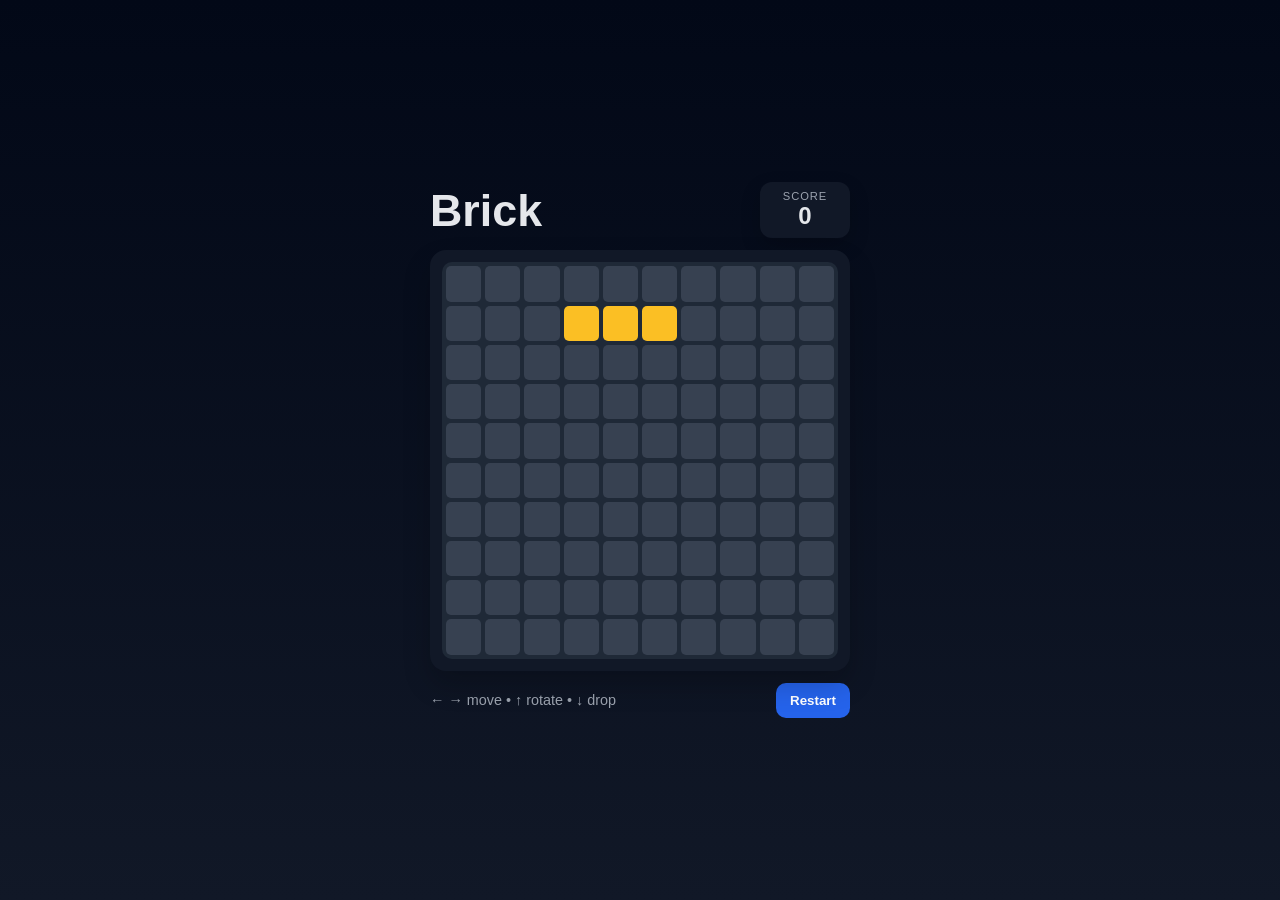
==== brick.htm @ 7da41a2a "Initial version (2048 & Bricks)" ====
<!DOCTYPE html>
<html lang="en">
<head>
  <meta charset="UTF-8" />
  <meta name="viewport" content="width=device-width, initial-scale=1.0" />
  <title>Brick Drop</title>
  <style>
    :root {
      --bg: #0f172a;
      --panel: #111827;
      --grid-bg: #1f2937;
      --cell: #374151;
      --filled: #60a5fa;
      --filled-2: #fbbf24;
      --text: #e5e7eb;
      --muted: #9ca3af;
    }

    * { box-sizing: border-box; }

    body {
      margin: 0;
      min-height: 100vh;
      display: grid;
      place-items: center;
      background: linear-gradient(180deg, #020817, #111827);
      color: var(--text);
      font-family: Arial, Helvetica, sans-serif;
    }

    .game {
      width: min(92vw, 420px);
    }

    .hud {
      display: flex;
      align-items: center;
      justify-content: space-between;
      margin-bottom: 12px;
    }

    h1 {
      margin: 0;
      font-size: clamp(2rem, 5vw, 2.8rem);
    }

    .score-box {
      background: var(--panel);
      border-radius: 12px;
      padding: 8px 12px;
      min-width: 90px;
      text-align: center;
      box-shadow: 0 8px 20px rgba(0,0,0,0.18);
    }

    .score-label {
      font-size: 0.7rem;
      letter-spacing: 0.08em;
      text-transform: uppercase;
      color: var(--muted);
    }

    .score-value {
      font-size: 1.5rem;
      font-weight: 700;
    }

    .board-wrap {
      position: relative;
      background: var(--panel);
      border-radius: 16px;
      padding: 12px;
      box-shadow: 0 14px 28px rgba(0,0,0,0.2);
    }

    .board {
      display: grid;
      grid-template-columns: repeat(10, minmax(0, 1fr));
      gap: 4px;
      background: var(--grid-bg);
      border-radius: 10px;
      padding: 4px;
    }

    .cell {
      width: 100%;
      aspect-ratio: 1 / 1;
      border-radius: 5px;
      background: var(--cell);
      transition: transform 0.08s ease, background 0.08s ease;
    }

    .cell.filled {
      background: var(--filled);
    }

    .cell.active {
      background: var(--filled-2);
    }

    .controls {
      display: flex;
      align-items: center;
      justify-content: space-between;
      margin-top: 12px;
      gap: 12px;
    }

    .instructions {
      color: var(--muted);
      font-size: 0.9rem;
    }

    button {
      cursor: pointer;
      border: 0;
      border-radius: 10px;
      padding: 10px 14px;
      background: #2563eb;
      color: white;
      font-weight: 700;
    }

    .overlay {
      position: absolute;
      inset: 12px;
      display: none;
      align-items: center;
      justify-content: center;
      flex-direction: column;
      gap: 10px;
      border-radius: 10px;
      background: rgba(15, 23, 42, 0.82);
      text-align: center;
    }

    .overlay.visible {
      display: flex;
    }

    .overlay h2 {
      margin: 0;
      font-size: 2rem;
    }

    .overlay p {
      margin: 0;
      color: var(--muted);
    }
  </style>
</head>
<body>
  <div class="game">
    <div class="hud">
      <h1>Brick</h1>
      <div class="score-box">
        <div class="score-label">Score</div>
        <div id="score" class="score-value">0</div>
      </div>
    </div>

    <div class="board-wrap">
      <div id="board" class="board" aria-label="10 by 10 brick board"></div>
      <div id="overlay" class="overlay" aria-live="assertive">
        <h2 id="overlay-title">Game Over</h2>
        <p id="overlay-text">Press restart to try again.</p>
      </div>
    </div>

    <div class="controls">
      <div class="instructions">← → move • ↑ rotate • ↓ drop</div>
      <button id="restart" type="button">Restart</button>
    </div>
  </div>

  <script>
    const GRID_SIZE = 10;
    const DROP_INTERVAL = 550;
    const SHAPES = [
      { cells: [[1, 1, 1]], color: 'A' },
      { cells: [[1, 1, 1], [0, 1, 0]], color: 'B' },
      { cells: [[1, 1], [1, 1]], color: 'C' },
      { cells: [[1, 1, 1, 1]], color: 'D' },
      { cells: [[1, 1, 0], [0, 1, 1]], color: 'E' }
    ];

    const boardEl = document.getElementById('board');
    const scoreEl = document.getElementById('score');
    const overlayEl = document.getElementById('overlay');
    const overlayTitleEl = document.getElementById('overlay-title');
    const overlayTextEl = document.getElementById('overlay-text');
    const restartBtn = document.getElementById('restart');

    let board = [];
    let currentPiece = null;
    let score = 0;
    let lastDrop = 0;
    let gameOver = false;

    function createBoard() {
      return Array.from({ length: GRID_SIZE }, () => Array(GRID_SIZE).fill(0));
    }

    function randomPiece() {
      const template = SHAPES[Math.floor(Math.random() * SHAPES.length)];
      const shape = template.cells.map((row) => [...row]);
      return {
        shape,
        row: 0,
        col: Math.floor((GRID_SIZE - shape[0].length) / 2),
        color: template.color
      };
    }

    function updateScore() {
      scoreEl.textContent = String(score);
    }

    function canPlace(piece, nextRow, nextCol, nextShape = piece.shape) {
      for (let r = 0; r < nextShape.length; r += 1) {
        for (let c = 0; c < nextShape[r].length; c += 1) {
          if (!nextShape[r][c]) continue;

          const cellRow = nextRow + r;
          const cellCol = nextCol + c;

          if (cellCol < 0 || cellCol >= GRID_SIZE || cellRow >= GRID_SIZE) {
            return false;
          }

          if (cellRow >= 0 && board[cellRow][cellCol]) {
            return false;
          }
        }
      }
      return true;
    }

    function rotateMatrix(matrix) {
      const rows = matrix.length;
      const cols = matrix[0].length;
      const newMatrix = Array.from({ length: cols }, () => Array(rows).fill(0));

      for (let r = 0; r < rows; r += 1) {
        for (let c = 0; c < cols; c += 1) {
          newMatrix[c][rows - 1 - r] = matrix[r][c];
        }
      }

      return newMatrix;
    }

    function mergePiece() {
      for (let r = 0; r < currentPiece.shape.length; r += 1) {
        for (let c = 0; c < currentPiece.shape[r].length; c += 1) {
          if (!currentPiece.shape[r][c]) continue;
          const row = currentPiece.row + r;
          const col = currentPiece.col + c;
          if (row >= 0) board[row][col] = 1;
        }
      }

      clearLines();
      currentPiece = randomPiece();

      if (!canPlace(currentPiece, currentPiece.row, currentPiece.col)) {
        endGame();
      }
    }

    function clearLines() {
      let cleared = 0;

      for (let r = GRID_SIZE - 1; r >= 0; r -= 1) {
        if (board[r].every((cell) => cell === 1)) {
          board.splice(r, 1);
          board.unshift(Array(GRID_SIZE).fill(0));
          cleared += 1;
          r += 1;
        }
      }

      if (cleared > 0) {
        score += cleared * 10;
        updateScore();
      }
    }

    function endGame() {
      gameOver = true;
      overlayTitleEl.textContent = 'Game Over';
      overlayTextEl.textContent = 'Press restart to try again.';
      overlayEl.classList.add('visible');
    }

    function render() {
      const cells = [];

      for (let r = 0; r < GRID_SIZE; r += 1) {
        for (let c = 0; c < GRID_SIZE; c += 1) {
          const cell = document.createElement('div');
          cell.className = 'cell';

          if (board[r][c]) {
            cell.classList.add('filled');
          }

          if (currentPiece) {
            const localRow = r - currentPiece.row;
            const localCol = c - currentPiece.col;

            if (
              localRow >= 0 &&
              localRow < currentPiece.shape.length &&
              localCol >= 0 &&
              localCol < currentPiece.shape[localRow].length &&
              currentPiece.shape[localRow][localCol]
            ) {
              cell.classList.add('active');
            }
          }

          cells.push(cell);
        }
      }

      boardEl.innerHTML = '';
      cells.forEach((cell) => boardEl.appendChild(cell));
    }

    function movePiece(dx) {
      if (gameOver || !currentPiece) return;
      const nextCol = currentPiece.col + dx;
      if (canPlace(currentPiece, currentPiece.row, nextCol)) {
        currentPiece.col = nextCol;
        render();
      }
    }

    function rotatePiece() {
      if (gameOver || !currentPiece) return;
      const rotated = rotateMatrix(currentPiece.shape);
      const candidate = { ...currentPiece, shape: rotated };
      const kickOffsets = [0, -1, 1, -2, 2];

      for (const offset of kickOffsets) {
        if (canPlace(candidate, candidate.row, candidate.col + offset, rotated)) {
          currentPiece = { ...candidate, col: candidate.col + offset };
          render();
          return;
        }
      }
    }

    function tickDown() {
      if (gameOver || !currentPiece) return;

      const nextRow = currentPiece.row + 1;
      if (canPlace(currentPiece, nextRow, currentPiece.col)) {
        currentPiece.row = nextRow;
      } else {
        mergePiece();
      }

      render();
    }

    function dropPiece() {
      if (gameOver || !currentPiece) return;
      while (canPlace(currentPiece, currentPiece.row + 1, currentPiece.col)) {
        currentPiece.row += 1;
      }
      mergePiece();
      render();
    }

    function resetGame() {
      board = createBoard();
      score = 0;
      updateScore();
      currentPiece = randomPiece();
      gameOver = false;
      overlayEl.classList.remove('visible');
      render();
    }

    function gameLoop(timestamp) {
      if (!lastDrop) lastDrop = timestamp;
      if (timestamp - lastDrop >= DROP_INTERVAL) {
        tickDown();
        lastDrop = timestamp;
      }
      requestAnimationFrame(gameLoop);
    }

    document.addEventListener('keydown', (event) => {
      if (event.key === 'ArrowLeft') movePiece(-1);
      if (event.key === 'ArrowRight') movePiece(1);
      if (event.key === 'ArrowUp') rotatePiece();
      if (event.key === 'ArrowDown') dropPiece();
      if (event.code === 'Space') {
        event.preventDefault();
        dropPiece();
      }
    });

    restartBtn.addEventListener('click', resetGame);

    resetGame();
    requestAnimationFrame(gameLoop);
  </script>
</body>
</html>
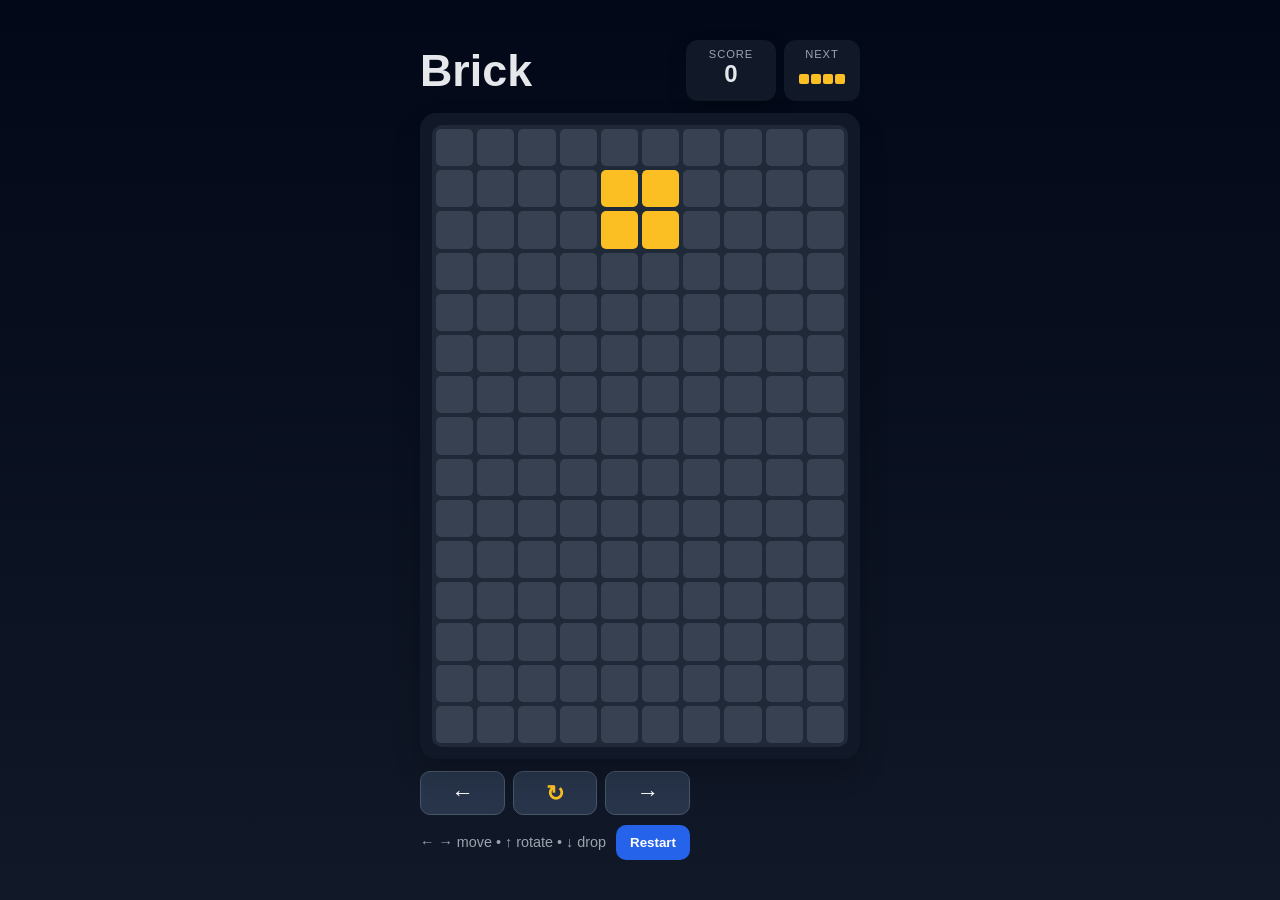
==== commit ffff62fb: "Improvements To Brick Game" ====
--- a/brick.htm
+++ b/brick.htm
@@ -4,163 +4,26 @@
   <meta charset="UTF-8" />
   <meta name="viewport" content="width=device-width, initial-scale=1.0" />
   <title>Brick Drop</title>
-  <style>
-    :root {
-      --bg: #0f172a;
-      --panel: #111827;
-      --grid-bg: #1f2937;
-      --cell: #374151;
-      --filled: #60a5fa;
-      --filled-2: #fbbf24;
-      --text: #e5e7eb;
-      --muted: #9ca3af;
-    }
-
-    * { box-sizing: border-box; }
-
-    body {
-      margin: 0;
-      min-height: 100vh;
-      display: grid;
-      place-items: center;
-      background: linear-gradient(180deg, #020817, #111827);
-      color: var(--text);
-      font-family: Arial, Helvetica, sans-serif;
-    }
-
-    .game {
-      width: min(92vw, 420px);
-    }
-
-    .hud {
-      display: flex;
-      align-items: center;
-      justify-content: space-between;
-      margin-bottom: 12px;
-    }
-
-    h1 {
-      margin: 0;
-      font-size: clamp(2rem, 5vw, 2.8rem);
-    }
-
-    .score-box {
-      background: var(--panel);
-      border-radius: 12px;
-      padding: 8px 12px;
-      min-width: 90px;
-      text-align: center;
-      box-shadow: 0 8px 20px rgba(0,0,0,0.18);
-    }
-
-    .score-label {
-      font-size: 0.7rem;
-      letter-spacing: 0.08em;
-      text-transform: uppercase;
-      color: var(--muted);
-    }
-
-    .score-value {
-      font-size: 1.5rem;
-      font-weight: 700;
-    }
-
-    .board-wrap {
-      position: relative;
-      background: var(--panel);
-      border-radius: 16px;
-      padding: 12px;
-      box-shadow: 0 14px 28px rgba(0,0,0,0.2);
-    }
-
-    .board {
-      display: grid;
-      grid-template-columns: repeat(10, minmax(0, 1fr));
-      gap: 4px;
-      background: var(--grid-bg);
-      border-radius: 10px;
-      padding: 4px;
-    }
-
-    .cell {
-      width: 100%;
-      aspect-ratio: 1 / 1;
-      border-radius: 5px;
-      background: var(--cell);
-      transition: transform 0.08s ease, background 0.08s ease;
-    }
-
-    .cell.filled {
-      background: var(--filled);
-    }
-
-    .cell.active {
-      background: var(--filled-2);
-    }
-
-    .controls {
-      display: flex;
-      align-items: center;
-      justify-content: space-between;
-      margin-top: 12px;
-      gap: 12px;
-    }
-
-    .instructions {
-      color: var(--muted);
-      font-size: 0.9rem;
-    }
-
-    button {
-      cursor: pointer;
-      border: 0;
-      border-radius: 10px;
-      padding: 10px 14px;
-      background: #2563eb;
-      color: white;
-      font-weight: 700;
-    }
-
-    .overlay {
-      position: absolute;
-      inset: 12px;
-      display: none;
-      align-items: center;
-      justify-content: center;
-      flex-direction: column;
-      gap: 10px;
-      border-radius: 10px;
-      background: rgba(15, 23, 42, 0.82);
-      text-align: center;
-    }
-
-    .overlay.visible {
-      display: flex;
-    }
-
-    .overlay h2 {
-      margin: 0;
-      font-size: 2rem;
-    }
-
-    .overlay p {
-      margin: 0;
-      color: var(--muted);
-    }
-  </style>
+  <link rel="stylesheet" href="style.css" />
 </head>
-<body>
+<body class="page-brick">
   <div class="game">
     <div class="hud">
       <h1>Brick</h1>
-      <div class="score-box">
-        <div class="score-label">Score</div>
-        <div id="score" class="score-value">0</div>
+      <div class="brick-hud-side">
+        <div class="score-box">
+          <div class="score-label">Score</div>
+          <div id="score" class="score-value">0</div>
+        </div>
+        <div class="next-box">
+          <div class="score-label">Next</div>
+          <div id="next-piece" class="next-piece" aria-label="Next piece"></div>
+        </div>
       </div>
     </div>
 
     <div class="board-wrap">
-      <div id="board" class="board" aria-label="10 by 10 brick board"></div>
+      <div id="board" class="board" aria-label="10 by 15 brick board"></div>
       <div id="overlay" class="overlay" aria-live="assertive">
         <h2 id="overlay-title">Game Over</h2>
         <p id="overlay-text">Press restart to try again.</p>
@@ -168,13 +31,21 @@
     </div>
 
     <div class="controls">
-      <div class="instructions">← → move • ↑ rotate • ↓ drop</div>
-      <button id="restart" type="button">Restart</button>
+      <div class="move-controls" aria-label="Brick controls">
+        <button id="move-left" class="control-button" type="button" aria-label="Move left">←</button>
+        <button id="rotate" class="control-button rotate-button" type="button" aria-label="Rotate piece">↻</button>
+        <button id="move-right" class="control-button" type="button" aria-label="Move right">→</button>
+      </div>
+      <div class="game-actions">
+        <div class="instructions">← → move • ↑ rotate • ↓ drop</div>
+        <button id="restart" type="button">Restart</button>
+      </div>
     </div>
   </div>
 
   <script>
-    const GRID_SIZE = 10;
+    const GRID_COLUMNS = 10;
+    const GRID_ROWS = 15;
     const DROP_INTERVAL = 550;
     const SHAPES = [
       { cells: [[1, 1, 1]], color: 'A' },
@@ -185,31 +56,60 @@
     ];
 
     const boardEl = document.getElementById('board');
+    const nextPieceEl = document.getElementById('next-piece');
     const scoreEl = document.getElementById('score');
     const overlayEl = document.getElementById('overlay');
     const overlayTitleEl = document.getElementById('overlay-title');
     const overlayTextEl = document.getElementById('overlay-text');
     const restartBtn = document.getElementById('restart');
+    const moveLeftBtn = document.getElementById('move-left');
+    const moveRightBtn = document.getElementById('move-right');
+    const rotateBtn = document.getElementById('rotate');
 
     let board = [];
     let currentPiece = null;
+    let nextPieceTemplate = null;
     let score = 0;
     let lastDrop = 0;
     let gameOver = false;
 
     function createBoard() {
-      return Array.from({ length: GRID_SIZE }, () => Array(GRID_SIZE).fill(0));
-    }
-
-    function randomPiece() {
-      const template = SHAPES[Math.floor(Math.random() * SHAPES.length)];
+      return Array.from({ length: GRID_ROWS }, () => Array(GRID_COLUMNS).fill(0));
+    }
+
+    function randomTemplate() {
+      return SHAPES[Math.floor(Math.random() * SHAPES.length)];
+    }
+
+    function createPiece(template) {
       const shape = template.cells.map((row) => [...row]);
       return {
         shape,
         row: 0,
-        col: Math.floor((GRID_SIZE - shape[0].length) / 2),
+        col: Math.floor((GRID_COLUMNS - shape[0].length) / 2),
         color: template.color
       };
+    }
+
+    function renderNextPiece() {
+      nextPieceEl.replaceChildren();
+      nextPieceEl.style.setProperty('--preview-columns', String(nextPieceTemplate.cells[0].length));
+      nextPieceTemplate.cells.forEach((row) => {
+        row.forEach((filled) => {
+          const cell = document.createElement('span');
+          cell.className = filled ? 'next-cell next-cell-filled' : 'next-cell';
+          nextPieceEl.appendChild(cell);
+        });
+      });
+    }
+
+    function spawnNextPiece() {
+      currentPiece = createPiece(nextPieceTemplate);
+      nextPieceTemplate = randomTemplate();
+      renderNextPiece();
+      if (!canPlace(currentPiece, currentPiece.row, currentPiece.col)) {
+        endGame();
+      }
     }
 
     function updateScore() {
@@ -224,7 +124,7 @@
           const cellRow = nextRow + r;
           const cellCol = nextCol + c;
 
-          if (cellCol < 0 || cellCol >= GRID_SIZE || cellRow >= GRID_SIZE) {
+          if (cellCol < 0 || cellCol >= GRID_COLUMNS || cellRow >= GRID_ROWS) {
             return false;
           }
 
@@ -261,20 +161,16 @@
       }
 
       clearLines();
-      currentPiece = randomPiece();
-
-      if (!canPlace(currentPiece, currentPiece.row, currentPiece.col)) {
-        endGame();
-      }
+      spawnNextPiece();
     }
 
     function clearLines() {
       let cleared = 0;
 
-      for (let r = GRID_SIZE - 1; r >= 0; r -= 1) {
+      for (let r = GRID_ROWS - 1; r >= 0; r -= 1) {
         if (board[r].every((cell) => cell === 1)) {
           board.splice(r, 1);
-          board.unshift(Array(GRID_SIZE).fill(0));
+          board.unshift(Array(GRID_COLUMNS).fill(0));
           cleared += 1;
           r += 1;
         }
@@ -296,8 +192,8 @@
     function render() {
       const cells = [];
 
-      for (let r = 0; r < GRID_SIZE; r += 1) {
-        for (let c = 0; c < GRID_SIZE; c += 1) {
+      for (let r = 0; r < GRID_ROWS; r += 1) {
+        for (let c = 0; c < GRID_COLUMNS; c += 1) {
           const cell = document.createElement('div');
           cell.className = 'cell';
 
@@ -378,9 +274,11 @@
       board = createBoard();
       score = 0;
       updateScore();
-      currentPiece = randomPiece();
       gameOver = false;
       overlayEl.classList.remove('visible');
+      nextPieceTemplate = randomTemplate();
+      spawnNextPiece();
+      lastDrop = 0;
       render();
     }
 
@@ -405,6 +303,9 @@
     });
 
     restartBtn.addEventListener('click', resetGame);
+    moveLeftBtn.addEventListener('click', () => movePiece(-1));
+    moveRightBtn.addEventListener('click', () => movePiece(1));
+    rotateBtn.addEventListener('click', rotatePiece);
 
     resetGame();
     requestAnimationFrame(gameLoop);
--- a/style.css
+++ b/style.css
@@ -0,0 +1,728 @@
+* {
+  box-sizing: border-box;
+}
+
+.page-index {
+  min-height: 100vh;
+  margin: 0;
+  display: grid;
+  place-items: center;
+  padding: 24px;
+  background: #0f172a;
+  color: #e5e7eb;
+  font-family: Arial, Helvetica, sans-serif;
+}
+
+.page-index main {
+  width: min(100%, 520px);
+  padding: clamp(24px, 6vw, 40px);
+  border: 1px solid #334155;
+  border-radius: 20px;
+  background: #1e293b;
+  box-shadow: 0 24px 60px rgba(0, 0, 0, 0.3);
+}
+
+.page-index h1 {
+  margin: 0;
+  font-size: clamp(2.2rem, 8vw, 3.2rem);
+}
+
+.page-index p {
+  margin: 10px 0 26px;
+  color: #94a3b8;
+  line-height: 1.5;
+}
+
+.page-index .games {
+  display: grid;
+  gap: 14px;
+}
+
+.page-index .game-link {
+  display: flex;
+  align-items: center;
+  justify-content: space-between;
+  gap: 16px;
+  padding: 18px 20px;
+  border: 1px solid #475569;
+  border-radius: 14px;
+  background: #273449;
+  color: inherit;
+  text-decoration: none;
+  transition: transform 140ms ease, border-color 140ms ease, background 140ms ease;
+}
+
+.page-index .game-link:hover,
+.page-index .game-link:focus-visible {
+  transform: translateY(-2px);
+  border-color: #60a5fa;
+  background: #334155;
+  outline: none;
+}
+
+.page-index .game-name {
+  font-size: 1.2rem;
+  font-weight: 700;
+}
+
+.page-index .game-description {
+  display: block;
+  margin-top: 5px;
+  color: #94a3b8;
+  font-size: 0.9rem;
+  font-weight: 400;
+}
+
+.page-index .arrow {
+  color: #60a5fa;
+  font-size: 1.5rem;
+}
+
+.page-brick {
+  --panel: #111827;
+  --grid-bg: #1f2937;
+  --cell: #374151;
+  --filled: #60a5fa;
+  --filled-2: #fbbf24;
+  --text: #e5e7eb;
+  --muted: #9ca3af;
+
+  margin: 0;
+  min-height: 100vh;
+  display: grid;
+  place-items: center;
+  background: linear-gradient(180deg, #020817, #111827);
+  color: var(--text);
+  font-family: Arial, Helvetica, sans-serif;
+}
+
+.page-brick .game {
+  width: min(94vw, 440px);
+}
+
+.page-brick .hud {
+  display: flex;
+  align-items: center;
+  justify-content: space-between;
+  gap: 12px;
+  margin-bottom: 12px;
+}
+
+.page-brick h1 {
+  margin: 0;
+  font-size: clamp(2rem, 5vw, 2.8rem);
+}
+
+.page-brick .score-box {
+  background: var(--panel);
+  border-radius: 12px;
+  padding: 8px 12px;
+  min-width: 90px;
+  text-align: center;
+  box-shadow: 0 8px 20px rgba(0,0,0,0.18);
+}
+
+.page-brick .score-label {
+  font-size: 0.7rem;
+  letter-spacing: 0.08em;
+  text-transform: uppercase;
+  color: var(--muted);
+}
+
+.page-brick .score-value {
+  font-size: 1.5rem;
+  font-weight: 700;
+}
+
+.page-brick .brick-hud-side {
+  display: flex;
+  align-items: stretch;
+  gap: 8px;
+}
+
+.page-brick .next-box {
+  min-width: 76px;
+  display: grid;
+  justify-items: center;
+  gap: 5px;
+  padding: 8px;
+  border-radius: 12px;
+  background: var(--panel);
+}
+
+.page-brick .next-piece {
+  display: grid;
+  grid-template-columns: repeat(var(--preview-columns), 10px);
+  grid-auto-rows: 10px;
+  gap: 2px;
+  align-content: center;
+  min-height: 28px;
+}
+
+.page-brick .next-cell {
+  width: 10px;
+  height: 10px;
+}
+
+.page-brick .next-cell-filled {
+  border-radius: 2px;
+  background: var(--filled-2);
+}
+
+.page-brick .board-wrap {
+  position: relative;
+  background: var(--panel);
+  border-radius: 16px;
+  padding: 12px;
+  box-shadow: 0 14px 28px rgba(0,0,0,0.2);
+}
+
+.page-brick .board {
+  display: grid;
+  grid-template-columns: repeat(10, minmax(0, 1fr));
+  gap: 4px;
+  background: var(--grid-bg);
+  border-radius: 10px;
+  padding: 4px;
+}
+
+.page-brick .cell {
+  width: 100%;
+  aspect-ratio: 1 / 1;
+  border-radius: 5px;
+  background: var(--cell);
+  transition: transform 0.08s ease, background 0.08s ease;
+}
+
+.page-brick .cell.filled {
+  background: var(--filled);
+}
+
+.page-brick .cell.active {
+  background: var(--filled-2);
+}
+
+.page-brick .controls {
+  display: grid;
+  gap: 10px;
+  justify-content: space-between;
+  margin-top: 12px;
+}
+
+.page-brick .move-controls {
+  display: grid;
+  grid-template-columns: repeat(3, minmax(0, 1fr));
+  gap: 8px;
+}
+
+.page-brick .control-button {
+  min-height: 44px;
+  border: 1px solid #475569;
+  border-radius: 10px;
+  background: #273449;
+  color: white;
+  font-size: 1.4rem;
+  font-weight: 700;
+  touch-action: manipulation;
+}
+
+.page-brick .control-button:active {
+  background: #3b4e68;
+  transform: translateY(1px);
+}
+
+.page-brick .rotate-button {
+  color: #fbbf24;
+}
+
+.page-brick .game-actions {
+  display: flex;
+  align-items: center;
+  justify-content: space-between;
+  gap: 10px;
+}
+
+.page-brick .instructions {
+  color: var(--muted);
+  font-size: 0.9rem;
+  line-height: 1.4;
+}
+
+.page-brick .game-actions button {
+  cursor: pointer;
+  border: 0;
+  border-radius: 10px;
+  padding: 10px 14px;
+  background: #2563eb;
+  color: white;
+  font-weight: 700;
+}
+
+.page-brick .overlay {
+  position: absolute;
+  inset: 12px;
+  display: none;
+  align-items: center;
+  justify-content: center;
+  flex-direction: column;
+  gap: 10px;
+  border-radius: 10px;
+  background: rgba(15, 23, 42, 0.82);
+  text-align: center;
+}
+
+.page-brick .overlay.visible {
+  display: flex;
+}
+
+.page-brick .overlay h2 {
+  margin: 0;
+  font-size: 2rem;
+}
+
+.page-brick .overlay p {
+  margin: 0;
+  color: var(--muted);
+}
+
+.page-2048 {
+  --bg: #faf8ef;
+  --panel: #bbada0;
+  --cell-empty: #cdc1b4;
+  --text: #776e65;
+  --text-light: #f9f6f2;
+  --tile-2: #eee4da;
+  --tile-4: #ede0c8;
+  --tile-8: #f2b179;
+  --tile-16: #f59563;
+  --tile-32: #f67c5f;
+  --tile-64: #f65e3b;
+  --tile-128: #edcf72;
+  --tile-256: #edcc61;
+  --tile-512: #edc850;
+  --tile-1024: #edc53f;
+  --tile-2048: #edc22e;
+
+  margin: 0;
+  min-height: 100vh;
+  display: grid;
+  place-items: center;
+  background: var(--bg);
+  color: var(--text);
+  font-family: Arial, Helvetica, sans-serif;
+}
+
+.page-2048 .game {
+  width: min(90vw, 500px);
+}
+
+.page-2048 .topbar {
+  display: flex;
+  align-items: center;
+  justify-content: space-between;
+  margin-bottom: 18px;
+}
+
+.page-2048 h1 {
+  margin: 0;
+  font-size: clamp(2.8rem, 7vw, 4.4rem);
+  line-height: 1;
+  color: var(--text);
+}
+
+.page-2048 .scores {
+  display: flex;
+  gap: 10px;
+}
+
+.page-2048 .score-box {
+  min-width: 110px;
+  background: var(--panel);
+  color: var(--text-light);
+  padding: 10px 14px;
+  border-radius: 8px;
+  text-align: center;
+}
+
+.page-2048 .score-label {
+  font-size: 0.7rem;
+  opacity: 0.9;
+  letter-spacing: 0.06em;
+  text-transform: uppercase;
+}
+
+.page-2048 .score-value {
+  font-size: 1.5rem;
+  font-weight: 700;
+  margin-top: 4px;
+}
+
+.page-2048 .controls {
+  display: flex;
+  justify-content: space-between;
+  align-items: center;
+  margin-bottom: 14px;
+}
+
+.page-2048 .instructions {
+  font-size: 0.95rem;
+  font-weight: 700;
+}
+
+.page-2048 button {
+  border: 0;
+  border-radius: 8px;
+  background: #8f7a66;
+  color: var(--text-light);
+  font-size: 1rem;
+  font-weight: 700;
+  padding: 11px 18px;
+  cursor: pointer;
+  transition: transform 0.12s ease, filter 0.12s ease;
+}
+
+.page-2048 button:hover {
+  filter: brightness(1.05);
+}
+
+.page-2048 button:active {
+  transform: translateY(1px);
+}
+
+.page-2048 .board-wrapper {
+  position: relative;
+  background: var(--panel);
+  border-radius: 12px;
+  padding: 12px;
+  box-shadow: 0 10px 20px rgba(0, 0, 0, 0.08);
+}
+
+.page-2048 .board {
+  display: grid;
+  grid-template-columns: repeat(4, minmax(0, 1fr));
+  gap: 12px;
+  background: var(--panel);
+  border-radius: 10px;
+}
+
+.page-2048 .cell {
+  position: relative;
+  width: 100%;
+  aspect-ratio: 1 / 1;
+  background: var(--cell-empty);
+  border-radius: 8px;
+  display: flex;
+  align-items: center;
+  justify-content: center;
+  font-weight: 700;
+  font-size: clamp(1.25rem, 3.5vw, 2.2rem);
+  user-select: none;
+  transition: all 0.12s ease;
+  animation: tile-pop 0.18s ease;
+}
+
+.page-2048 .cell[data-value='0'] {
+  color: transparent;
+}
+
+@keyframes tile-pop {
+  0% {
+    transform: scale(0.7);
+    opacity: 0;
+  }
+  75% {
+    transform: scale(1.08);
+    opacity: 1;
+  }
+  100% {
+    transform: scale(1);
+    opacity: 1;
+  }
+}
+
+.page-2048 .cell[data-value='2'] { background: var(--tile-2); }
+.page-2048 .cell[data-value='4'] { background: var(--tile-4); }
+.page-2048 .cell[data-value='8'] { background: var(--tile-8); color: var(--text-light); }
+.page-2048 .cell[data-value='16'] { background: var(--tile-16); color: var(--text-light); }
+.page-2048 .cell[data-value='32'] { background: var(--tile-32); color: var(--text-light); }
+.page-2048 .cell[data-value='64'] { background: var(--tile-64); color: var(--text-light); }
+.page-2048 .cell[data-value='128'] { background: var(--tile-128); color: var(--text-light); font-size: clamp(1.1rem, 3vw, 1.8rem); }
+.page-2048 .cell[data-value='256'] { background: var(--tile-256); color: var(--text-light); font-size: clamp(1.1rem, 3vw, 1.8rem); }
+.page-2048 .cell[data-value='512'] { background: var(--tile-512); color: var(--text-light); font-size: clamp(1.1rem, 3vw, 1.8rem); }
+.page-2048 .cell[data-value='1024'] { background: var(--tile-1024); color: var(--text-light); font-size: clamp(0.9rem, 2.5vw, 1.65rem); }
+.page-2048 .cell[data-value='2048'] { background: var(--tile-2048); color: var(--text-light); font-size: clamp(0.9rem, 2.5vw, 1.65rem); }
+.page-2048 .cell[data-value='4096'],
+.page-2048 .cell[data-value='8192'],
+.page-2048 .cell[data-value='16384'],
+.page-2048 .cell[data-value='32768'] {
+  background: #3c3a32;
+  color: var(--text-light);
+  font-size: clamp(0.8rem, 2.2vw, 1.4rem);
+}
+
+.page-2048 .overlay {
+  position: absolute;
+  inset: 12px;
+  border-radius: 10px;
+  background: rgba(238, 228, 218, 0.8);
+  display: none;
+  align-items: center;
+  justify-content: center;
+  text-align: center;
+  padding: 20px;
+  flex-direction: column;
+  gap: 16px;
+}
+
+.page-2048 .overlay.visible {
+  display: flex;
+}
+
+.page-2048 .overlay h2 {
+  margin: 0;
+  font-size: clamp(2rem, 5vw, 3rem);
+}
+
+.page-2048 .overlay p {
+  margin: 0;
+  font-size: 1.1rem;
+  font-weight: 700;
+}
+
+@media (max-width: 500px) {
+  .page-2048 .topbar {
+    align-items: flex-start;
+  }
+
+  .page-2048 .scores {
+    gap: 8px;
+  }
+
+  .page-2048 .score-box {
+    min-width: 92px;
+    padding: 10px 8px;
+  }
+
+  .page-2048 .controls {
+    gap: 10px;
+    align-items: center;
+  }
+
+  .page-2048 .instructions {
+    font-size: 0.8rem;
+  }
+}
+
+.page-cardflip {
+  --memory-bg: #0f172a;
+  --memory-panel: #1e293b;
+  --memory-card: #334155;
+  --memory-accent: #38bdf8;
+  --memory-text: #e5e7eb;
+  --memory-muted: #94a3b8;
+
+  min-height: 100vh;
+  margin: 0;
+  padding: 28px 16px;
+  display: grid;
+  place-items: center;
+  background:
+    radial-gradient(ellipse at top, rgba(56, 189, 248, 0.14), transparent 55%),
+    var(--memory-bg);
+  color: var(--memory-text);
+  font-family: Arial, Helvetica, sans-serif;
+}
+
+.page-cardflip .memory-game {
+  width: min(100%, 680px);
+}
+
+.page-cardflip .memory-header {
+  display: flex;
+  align-items: flex-end;
+  justify-content: space-between;
+  gap: 16px;
+  margin-bottom: 20px;
+}
+
+.page-cardflip .back-link {
+  display: inline-block;
+  margin-bottom: 10px;
+  color: var(--memory-accent);
+  font-size: 0.9rem;
+  text-decoration: none;
+}
+
+.page-cardflip .back-link:hover {
+  text-decoration: underline;
+}
+
+.page-cardflip h1 {
+  margin: 0;
+  font-size: clamp(2rem, 6vw, 3rem);
+}
+
+.page-cardflip .memory-header p {
+  margin: 8px 0 0;
+  color: var(--memory-muted);
+  line-height: 1.5;
+}
+
+.page-cardflip .restart-button {
+  flex: 0 0 auto;
+  border: 0;
+  border-radius: 10px;
+  padding: 11px 16px;
+  background: #0284c7;
+  color: white;
+  font-size: 0.95rem;
+  font-weight: 700;
+  cursor: pointer;
+  transition: background 140ms ease, transform 140ms ease;
+}
+
+.page-cardflip .restart-button:hover {
+  transform: translateY(-1px);
+  background: #0369a1;
+}
+
+.page-cardflip .memory-stats {
+  display: grid;
+  grid-template-columns: repeat(3, 1fr);
+  gap: 12px;
+  margin-bottom: 12px;
+}
+
+.page-cardflip .memory-stat {
+  display: grid;
+  gap: 4px;
+  padding: 12px;
+  border: 1px solid #334155;
+  border-radius: 12px;
+  background: rgba(30, 41, 59, 0.86);
+  text-align: center;
+}
+
+.page-cardflip .stat-label {
+  color: var(--memory-muted);
+  font-size: 0.72rem;
+  letter-spacing: 0.08em;
+  text-transform: uppercase;
+}
+
+.page-cardflip .memory-stat strong {
+  font-size: 1.35rem;
+}
+
+.page-cardflip .memory-status {
+  min-height: 24px;
+  margin: 0 0 12px;
+  color: var(--memory-muted);
+  text-align: center;
+}
+
+.page-cardflip .card-grid {
+  display: grid;
+  grid-template-columns: repeat(4, minmax(0, 1fr));
+  gap: clamp(8px, 2vw, 14px);
+}
+
+.page-cardflip .animal-card {
+  position: relative;
+  aspect-ratio: 1 / 1;
+  min-width: 0;
+  padding: 0;
+  border: 0;
+  border-radius: 14px;
+  background: transparent;
+  cursor: pointer;
+  perspective: 700px;
+}
+
+.page-cardflip .animal-card:focus-visible {
+  outline: 3px solid white;
+  outline-offset: 3px;
+}
+
+.page-cardflip .card-face {
+  position: absolute;
+  inset: 0;
+  display: flex;
+  align-items: center;
+  justify-content: center;
+  border: 1px solid rgba(148, 163, 184, 0.24);
+  border-radius: inherit;
+  backface-visibility: hidden;
+  transition: transform 280ms ease, background 180ms ease, border-color 180ms ease;
+}
+
+.page-cardflip .card-back {
+  background:
+    linear-gradient(135deg, rgba(56, 189, 248, 0.2), transparent 55%),
+    var(--memory-card);
+  color: #bae6fd;
+  font-size: clamp(2rem, 8vw, 3.5rem);
+  font-weight: 700;
+}
+
+.page-cardflip .card-front {
+  flex-direction: column;
+  gap: 4px;
+  transform: rotateY(180deg);
+  background: var(--memory-panel);
+}
+
+.page-cardflip .animal-card.is-open .card-back,
+.page-cardflip .animal-card.is-matched .card-back {
+  transform: rotateY(180deg);
+}
+
+.page-cardflip .animal-card.is-open .card-front,
+.page-cardflip .animal-card.is-matched .card-front {
+  transform: rotateY(0);
+}
+
+.page-cardflip .animal-card.is-matched .card-front {
+  border-color: #34d399;
+  background: #14532d;
+}
+
+.page-cardflip .animal-emoji {
+  font-size: clamp(1.8rem, 7vw, 3rem);
+  line-height: 1;
+}
+
+.page-cardflip .animal-name {
+  color: var(--memory-muted);
+  font-size: clamp(0.65rem, 2vw, 0.85rem);
+  font-weight: 700;
+}
+
+@media (max-width: 480px) {
+  .page-cardflip {
+    padding: 20px 12px;
+  }
+
+  .page-cardflip .memory-header {
+    align-items: flex-start;
+  }
+
+  .page-cardflip .memory-header p {
+    max-width: 25ch;
+    font-size: 0.9rem;
+  }
+
+  .page-cardflip .restart-button {
+    margin-top: 30px;
+    padding: 10px 12px;
+    font-size: 0.85rem;
+  }
+
+  .page-cardflip .card-grid {
+    gap: 8px;
+  }
+
+  .page-cardflip .card-face {
+    border-radius: 10px;
+  }
+}
